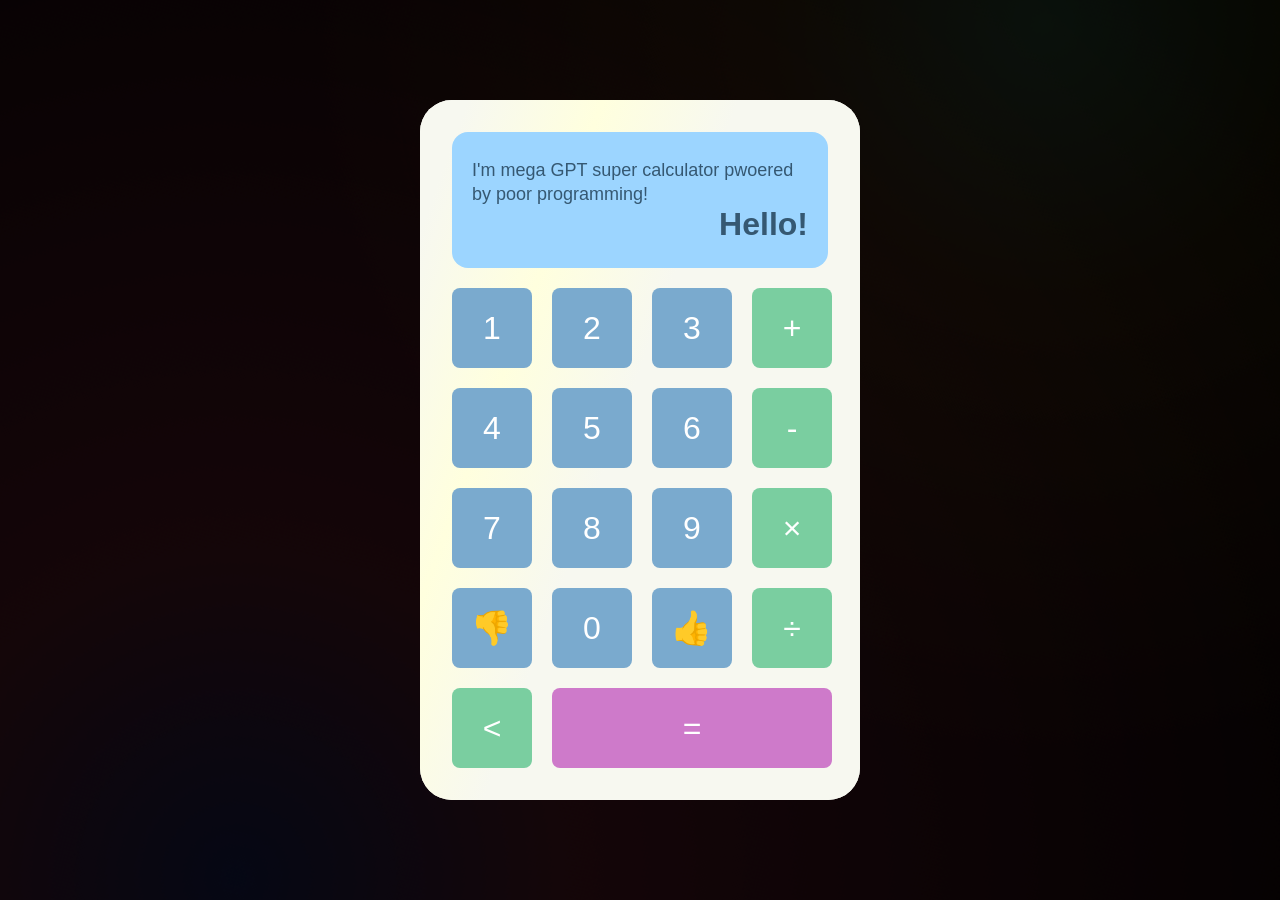
==== calculatorMega/index.html @ 4439637c "Add files via upload" ====
<!DOCTYPE html>
<html lang="en">
<head>
  <meta charset="UTF-8">
  <meta name="viewport" content="width=device-width, initial-scale=1.0">
  <title>Mega Calculator</title>
  <link rel="stylesheet" href="style.css">
</head>
<body>
  <main class="main --calculator-screen">
    <div class="main__bg"></div>

    <section class="start">
      <div class="container">
        <div class="start__main">
          <button class="start__main-button">
            Start
          </button>
        </div>
      </div>
    </section>

    <section class="intro">
      <div class="container">
        <div class="intro__main">
          <div class="intro__main-title intro__main-title-1">
            Welcome
          </div>
          <div class="intro__main-title intro__main-title-2">
            to the
          </div>
          <div class="intro__main-title intro__main-title-3">
            next age
          </div>
          <div class="intro__main-title intro__main-title-4">
            of <span>computer</span>
          </div>
          <div class="intro__main-title intro__main-title-5">
            processing
          </div>
        </div>
      </div>
    </section>

    <section class="calculator">
      <div class="container">
        <div class="calculator__main">
          <div class="calculator__main-window">
            <div class="calculator__main-window-head">
              <div class="calculator__main-window-head-display" id="display">
                <div class="text">I'm mega GPT super calculator pwoered by poor programming!</div>
                <div class="result">Hello!</div>

                <div class="loader">
                  <div class="loader-text"></div>
                </div>
              </div>
            </div>
            <div class="calculator__main-window-body">
              <button class="calculator__main-window-body-btn js-btn" data-value="1">1</button>
              <button class="calculator__main-window-body-btn js-btn" data-value="2">2</button>
              <button class="calculator__main-window-body-btn js-btn" data-value="3">3</button>
              <button class="calculator__main-window-body-btn js-action _action" data-value="+">+</button>

              <button class="calculator__main-window-body-btn js-btn" data-value="4">4</button>
              <button class="calculator__main-window-body-btn js-btn" data-value="5">5</button>
              <button class="calculator__main-window-body-btn js-btn" data-value="6">6</button>
              <button class="calculator__main-window-body-btn js-action _action" data-value="-">-</button>

              <button class="calculator__main-window-body-btn js-btn" data-value="7">7</button>
              <button class="calculator__main-window-body-btn js-btn" data-value="8">8</button>
              <button class="calculator__main-window-body-btn js-btn" data-value="9">9</button>
              <button class="calculator__main-window-body-btn js-action _action" data-value="×">×</button>

              <button class="calculator__main-window-body-btn js-why"><span>👎</span></button>
              <button class="calculator__main-window-body-btn js-btn" data-value="0">0</button>
              <button class="calculator__main-window-body-btn js-what"><span>👍</span></button>
              <button class="calculator__main-window-body-btn js-action _action" data-value="÷">÷</button>

              <button class="calculator__main-window-body-btn js-backspace _action">&lt;</button>
              <button class="calculator__main-window-body-btn _3 js-result _result">=</button>
            </div>
          </div>
        </div>
      </div>
    </section>
  </main>
  <script src="script.js"></script>
</body>
</html>
---- calculatorMega/style.css ----
*,
*::before,
*::after {
  box-sizing: border-box;
}
html {
  position: relative;
}
:root {
  --clr-bg: #000;
  --clr-1: #faeb92;
  --clr-2: #9929ea;
  --clr-3: #ff5fcf;
  --clr-4: #00f7ff;
  --font-family: Arial, Helvetica, sans-serif;
  --font-base: 400 18px/24px var(--font-family);
  --font-big: 400 24px/28px var(--font-family);
  --font-bigger: 400 32px/36px var(--font-family);
  --font-hero: 600 60px/72px var(--font-family);
}
body {
  position: relative;
  margin: 0;
  font: var(--font-base);
}
section {
  position: relative;
  height: 100%;
  display: flex;
  align-items: center;
  z-index: 2;
}
.container {
  max-width: 1200px;
  width: 100%;
  padding: 0 32px;
  margin: 0 auto;
}
.main {
  position: relative;
  width: 100vw;
  height: 100vh;
  width: 100dvw;
  height: 100dvh;
  overflow: hidden;
  background: var(--clr-bg);
  color: var(--clr-1);
  z-index: 2;
}
.main__bg {
  position: absolute;
  top: 0;
  right: 0;
  bottom: 0;
  left: 0;
  z-index: -1;
  transition: all 4s ease;
  pointer-events: none;
}
.main__bg::after {
  content: '';
  position: absolute;
  top: -100%;
  left: -100%;
  right: -100%;
  bottom: -100%;
  opacity: 0.4;
  background: radial-gradient(circle, rgba(87,199,133,0.2) 0%, rgba(184,148,18,0.1) 12%, rgba(0,0,0,0) 32%);
  background-position: 40vw 32vh;
  -webkit-animation: rotate 20s infinite linear;
          animation: rotate 20s infinite linear;
}
.main__bg::before {
  content: '';
  position: absolute;
  top: -100%;
  left: -100%;
  right: -100%;
  bottom: -100%;
  opacity: 0.4;
  background: radial-gradient(circle, rgba(63,94,251,0.2) 0%, rgba(252,70,107,0.2) 14%, rgba(0,0,0,0) 56%);
  background-position: -40vw -32vh;
  -webkit-animation: rotate 20s infinite linear;
          animation: rotate 20s infinite linear;
}
.start {
  position: fixed;
  top: 0;
  left: 0;
  right: 0;
  bottom: 0;
  transition: all 2s ease-out;
}
.start__main {
  display: flex;
  justify-content: center;
  align-items: center;
}
.start__main-button {
  background: transparent;
  outline: none;
  cursor: pointer;
  position: relative;
  padding: 20px 32px;
  border-radius: 12px;
  border: 3px solid var(--clr-1);
  color: var(--clr-1);
  font: var(--font-big);
  box-shadow: 0 0 80px 0 rgba(255,95,207,0.3);
  transition: all 0.5s ease-in-out;
}
.start__main-button:hover {
  color: var(--clr-4);
  border-color: var(--clr-4);
  box-shadow: 0 0 80px 12px rgba(255,95,207,0.6);
}
.intro {
  position: fixed;
  top: 0;
  left: 0;
  right: 0;
  bottom: 0;
  transition: all 2s ease-out;
}
.intro__main {
  position: relative;
  width: 100%;
}
.intro__main-title {
  position: absolute;
  top: 0;
  left: 0;
  right: 0;
  text-align: center;
  font: var(--font-hero);
  opacity: 0;
  transform: translateY(20vh);
}
.intro__main-title-1 {
  color: var(--clr-1);
  -webkit-animation: textScroll 2s forwards ease-out;
          animation: textScroll 2s forwards ease-out;
}
.intro__main-title-2 {
  color: var(--clr-1);
  -webkit-animation: textScroll 2s forwards ease-out;
          animation: textScroll 2s forwards ease-out;
  -webkit-animation-delay: 1.35s;
          animation-delay: 1.35s;
}
.intro__main-title-3 {
  color: var(--clr-4);
  -webkit-animation: textScroll 2s forwards ease-out;
          animation: textScroll 2s forwards ease-out;
  -webkit-animation-delay: 2.7s;
          animation-delay: 2.7s;
}
.intro__main-title-4 {
  color: var(--clr-1);
  -webkit-animation: textScroll 2s forwards ease-out;
          animation: textScroll 2s forwards ease-out;
  -webkit-animation-delay: 3.95s;
          animation-delay: 3.95s;
}
.intro__main-title-4 span {
  color: var(--clr-3);
}
.intro__main-title-5 {
  color: var(--clr-3);
  -webkit-animation: textScroll 2s forwards ease-out;
          animation: textScroll 2s forwards ease-out;
  -webkit-animation-delay: 5s;
          animation-delay: 5s;
}
.calculator {
  position: fixed;
  top: 0;
  left: 0;
  right: 0;
  bottom: 0;
  overflow: auto;
  transition: all 2s ease-out;
}
.calculator__main {
  position: relative;
  display: flex;
  justify-content: center;
  align-items: center;
  margin: 20px auto;
  width: 440px;
  height: 700px;
}
.calculator__main::after {
  content: '';
  position: absolute;
  top: 0;
  left: 0;
  right: 0;
  bottom: 0;
  z-index: 10;
  cursor: not-allowed;
  display: none;
  pointer-events: none;
}
.calculator__main.--disable::after {
  display: block;
  pointer-events: all;
}
.calculator__main-window {
  position: relative;
  width: calc(380px + 32px + 32px);
  padding: 32px;
  background: #f7f8f0;
  border-radius: 32px;
  display: flex;
  flex-direction: column;
  gap: 20px;
  overflow: hidden;
}
.calculator__main-window::before {
  content: '';
  position: absolute;
  top: 0;
  bottom: 0;
  left: -800px;
  right: -200px;
  background: linear-gradient(110deg, #f7f8f0 0%, #f7f8f0 50%, #ffffde 58%, #f7f8f0 66%);
  -webkit-animation: prettyMetal 12s linear infinite;
          animation: prettyMetal 12s linear infinite;
  pointer-events: none;
}
.calculator__main-window-head {
  position: relative;
  z-index: 2;
}
.calculator__main-window-head-display {
  width: 100%;
  min-height: 136px;
  background: #9cd5ff;
  padding: 12px 20px;
  border-radius: 16px;
  color: #355872;
  display: flex;
  flex-direction: column;
  justify-content: center;
  align-items: center;
}
.calculator__main-window-head-display .text {
  width: 100%;
  display: flex;
  align-items: center;
  font: var(--font-base);
  font-weight: 500;
}
.calculator__main-window-head-display .text .big {
  font: var(--font-big);
  font-weight: 500;
}
.calculator__main-window-head-display .result {
  width: 100%;
  text-align: right;
  font: var(--font-bigger);
  font-weight: 700;
}
.calculator__main-window-head-display .loader {
  margin: 0 auto;
  width: 40px;
  height: 40px;
  position: relative;
}
.calculator__main-window-head-display .loader::before {
  content: '';
  position: absolute;
  top: 0;
  right: 0;
  bottom: 0;
  left: 0;
  background: linear-gradient(0deg, #355872 0%, transparent 100%);
  border-radius: 50%;
  -webkit-animation: loader 4s linear infinite;
          animation: loader 4s linear infinite;
}
.calculator__main-window-head-display .loader::after {
  content: '';
  position: absolute;
  top: 10px;
  right: 10px;
  bottom: 10px;
  left: 10px;
  background: #9cd5ff;
  border-radius: 50%;
}
.calculator__main-window-head-display .loader-text {
  position: absolute;
  top: 100%;
  left: 50%;
  width: -webkit-max-content;
  width: -moz-max-content;
  width: max-content;
  font: var(--font-base);
  color: #355872;
  transform: translate(-50%, 0);
}
.calculator__main-window-head-display .loader-text span {
  width: -webkit-max-content;
  width: -moz-max-content;
  width: max-content;
  display: block;
  -webkit-animation: appearToTop 1s ease forwards;
          animation: appearToTop 1s ease forwards;
}
.calculator__main-window-body {
  position: relative;
  z-index: 2;
  display: -ms-grid;
  display: grid;
  -ms-grid-columns: 80px 20px 80px 20px 80px 20px 80px;
  grid-template-columns: repeat(4, 80px);
  grid-auto-rows: 80px;
  gap: 20px 20px;
}
.calculator__main-window-body-btn {
  outline: none;
  border: none;
  display: flex;
  justify-content: center;
  align-items: center;
  font: var(--font-bigger);
  font-weight: 500;
  background: #7aaace;
  color: #fff;
  border-radius: 8px;
  transition: 0.25s ease;
}
.calculator__main-window-body-btn._action {
  background: #7acea0;
}
.calculator__main-window-body-btn._white-filter span {
  -webkit-filter: invert(0.5) grayscale(1) brightness(20);
          filter: invert(0.5) grayscale(1) brightness(20);
}
.calculator__main-window-body-btn._result {
  background: #ce7aca;
}
.calculator__main-window-body-btn._2 {
  -ms-grid-column-span: 2;
  grid-column: span 2;
}
.calculator__main-window-body-btn._3 {
  -ms-grid-column-span: 3;
  grid-column: span 3;
}
.calculator__main-window-body-btn._4 {
  -ms-grid-column-span: 4;
  grid-column: span 4;
}
.calculator__main-window-body-btn:hover {
  background: #8cbadd;
  box-shadow: 0 0 8px 2px rgba(153,41,234,0.2);
}
.calculator__main-window-body-btn:active {
  background: #7d92ce;
  box-shadow: 0 0 8px 2px rgba(153,41,234,0);
}
.calculator__main-window-head-display .text {
  display: flex;
}
.calculator__main-window-head-display .result {
  display: block;
}
.calculator__main-window-head-display .loader {
  display: none;
}
.calculator__main-window-head-display.--thinking .text {
  display: none;
}
.calculator__main-window-head-display.--thinking .result {
  display: none;
}
.calculator__main-window-head-display.--thinking .loader {
  display: block;
}
.main.--start-screen .start {
  transform: translateY(0);
  opacity: 1;
  visibility: visible;
  pointer-events: all;
}
.main.--start-screen .intro {
  display: none;
  opacity: 0;
  visibility: hidden;
  pointer-events: none;
}
.main.--start-screen .calculator {
  opacity: 0;
  display: none;
  visibility: hidden;
  pointer-events: none;
}
.main.--intro-screen .main__bg {
  transform: rotate(172deg);
}
.main.--intro-screen .start {
  transform: translateY(-80vh);
  opacity: 0;
  visibility: hidden;
  pointer-events: none;
}
.main.--intro-screen .intro {
  display: flex;
  opacity: 1;
  visibility: visible;
  pointer-events: all;
}
.main.--intro-screen .calculator {
  transform: translateY(80vh);
  opacity: 0;
  visibility: hidden;
  pointer-events: none;
}
.main.--calculator-screen .main__bg {
  transform: rotate(284deg);
}
.main.--calculator-screen .start {
  display: none;
  opacity: 0;
  visibility: hidden;
  pointer-events: none;
}
.main.--calculator-screen .intro {
  display: none;
  opacity: 0;
  visibility: hidden;
  pointer-events: none;
}
.main.--calculator-screen .calculator {
  transform: translateY(0);
  opacity: 1;
  visibility: visible;
  pointer-events: all;
}
@-webkit-keyframes rotate {
  from {
    transform: rotate(0deg);
  }
  to {
    transform: rotate(360deg);
  }
}
@keyframes rotate {
  from {
    transform: rotate(0deg);
  }
  to {
    transform: rotate(360deg);
  }
}
@-webkit-keyframes textScroll {
  0% {
    opacity: 0;
    transform: translateY(20vh);
  }
  25% {
    opacity: 1;
    transform: translateY(0);
  }
  75% {
    opacity: 1;
    transform: translateY(-3vh);
  }
  100% {
    opacity: 0;
    transform: translateY(-20vh);
  }
}
@keyframes textScroll {
  0% {
    opacity: 0;
    transform: translateY(20vh);
  }
  25% {
    opacity: 1;
    transform: translateY(0);
  }
  75% {
    opacity: 1;
    transform: translateY(-3vh);
  }
  100% {
    opacity: 0;
    transform: translateY(-20vh);
  }
}
@-webkit-keyframes prettyMetal {
  0% {
    opacity: 0;
    transform: translateX(-200px);
  }
  25% {
    opacity: 1;
    transform: translateX(0);
  }
  50% {
    opacity: 1;
    transform: translateX(400px);
  }
  75% {
    opacity: 0;
    transform: translateX(600px);
  }
  100% {
    opacity: 0;
    transform: translateX(0);
  }
}
@keyframes prettyMetal {
  0% {
    opacity: 0;
    transform: translateX(-200px);
  }
  25% {
    opacity: 1;
    transform: translateX(0);
  }
  50% {
    opacity: 1;
    transform: translateX(400px);
  }
  75% {
    opacity: 0;
    transform: translateX(600px);
  }
  100% {
    opacity: 0;
    transform: translateX(0);
  }
}
@-webkit-keyframes loader {
  from {
    transform: rotate(0deg);
  }
  to {
    transform: rotate(360deg);
  }
}
@keyframes loader {
  from {
    transform: rotate(0deg);
  }
  to {
    transform: rotate(360deg);
  }
}
@-webkit-keyframes appearToTop {
  from {
    opacity: 0;
    transform: translateY(-32px);
  }
  to {
    opacity: 1;
    transform: translateY(0);
  }
}
@keyframes appearToTop {
  from {
    opacity: 0;
    transform: translateY(-32px);
  }
  to {
    opacity: 1;
    transform: translateY(0);
  }
}
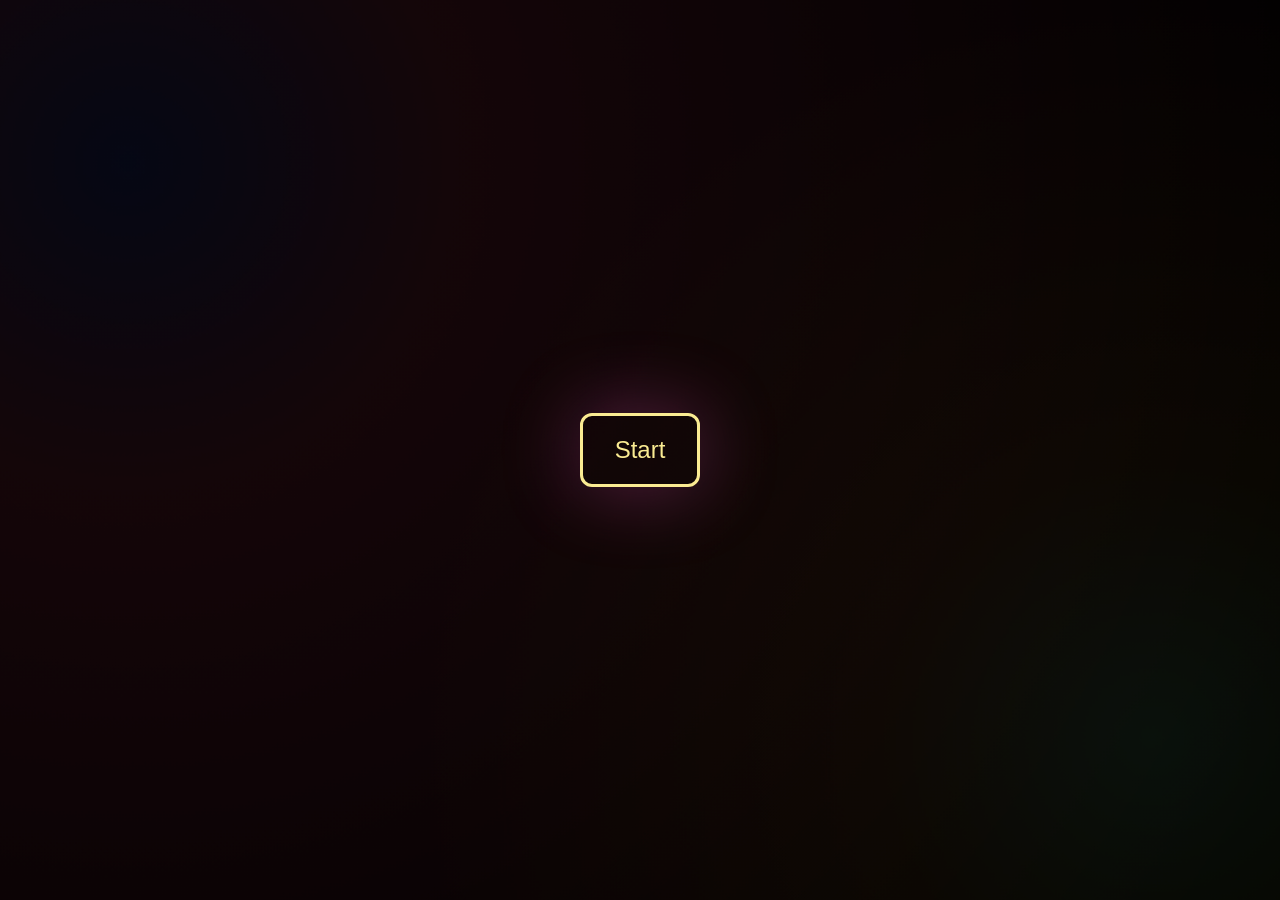
==== commit 3157dde5: "Update index.html" ====
--- a/calculatorMega/index.html
+++ b/calculatorMega/index.html
@@ -2,12 +2,13 @@
 <html lang="en">
 <head>
   <meta charset="UTF-8">
-  <meta name="viewport" content="width=device-width, initial-scale=1.0">
+  <meta name="viewport" content="width=560px, initial-scale=1.0">
   <title>Mega Calculator</title>
   <link rel="stylesheet" href="style.css">
+  <link rel="shortcut icon" href="/favicon.ico" type="image/x-icon">
 </head>
 <body>
-  <main class="main --calculator-screen">
+  <main class="main --start-screen">
     <div class="main__bg"></div>
 
     <section class="start">
@@ -72,19 +73,31 @@
               <button class="calculator__main-window-body-btn js-btn" data-value="9">9</button>
               <button class="calculator__main-window-body-btn js-action _action" data-value="×">×</button>
 
-              <button class="calculator__main-window-body-btn js-why"><span>👎</span></button>
+              <button class="calculator__main-window-body-btn js-why _white-filter"><span>👎</span></button>
               <button class="calculator__main-window-body-btn js-btn" data-value="0">0</button>
-              <button class="calculator__main-window-body-btn js-what"><span>👍</span></button>
+              <button class="calculator__main-window-body-btn js-what _white-filter"><span>👍</span></button>
               <button class="calculator__main-window-body-btn js-action _action" data-value="÷">÷</button>
 
               <button class="calculator__main-window-body-btn js-backspace _action">&lt;</button>
               <button class="calculator__main-window-body-btn _3 js-result _result">=</button>
             </div>
           </div>
+
+          <div class="calculator__main-vfx">
+              <div class="calculator__main-vfx-explosion _1">
+                <span>💥</span>
+              </div>
+              <div class="calculator__main-vfx-explosion _2">
+                <span>💥</span>
+              </div>
+              <div class="calculator__main-vfx-explosion _3">
+                <span>💥</span>
+              </div>
+            </div>
         </div>
       </div>
     </section>
   </main>
   <script src="script.js"></script>
 </body>
-</html>+</html>
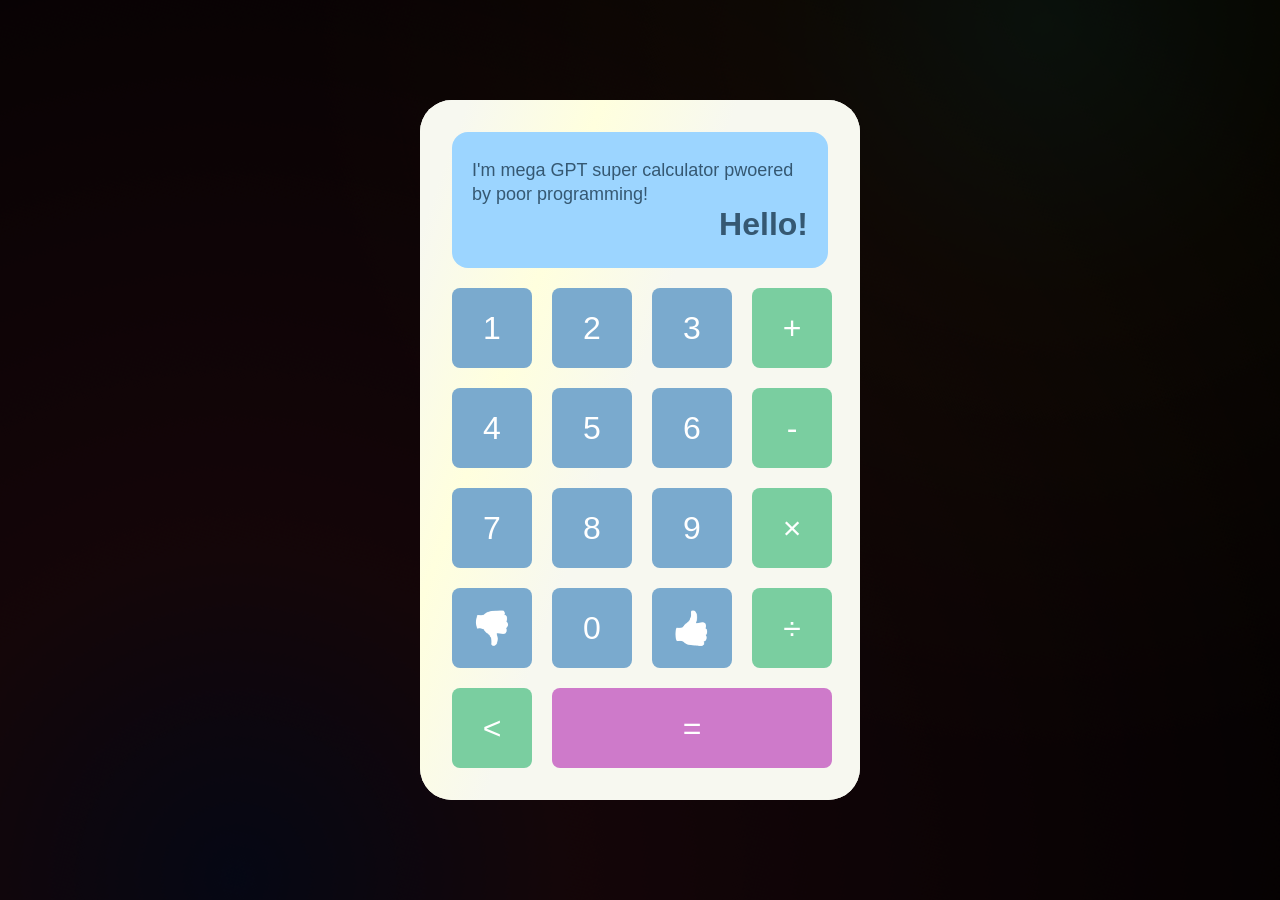
==== commit 1faba2e1: "Update index.html" ====
--- a/calculatorMega/index.html
+++ b/calculatorMega/index.html
@@ -2,13 +2,13 @@
 <html lang="en">
 <head>
   <meta charset="UTF-8">
-  <meta name="viewport" content="width=560px, initial-scale=1.0">
+  <meta name="viewport" content="width=device-width, initial-scale=1.0, maximum-scale=1.0, user-scalable=no">
   <title>Mega Calculator</title>
   <link rel="stylesheet" href="style.css">
-  <link rel="shortcut icon" href="/favicon.ico" type="image/x-icon">
+  <link rel="shortcut icon" href="../favicon.ico" type="image/x-icon">
 </head>
 <body>
-  <main class="main --start-screen">
+  <main class="main --calculator-screen">
     <div class="main__bg"></div>
 
     <section class="start">
@@ -44,57 +44,55 @@
     </section>
 
     <section class="calculator">
-      <div class="container">
-        <div class="calculator__main">
-          <div class="calculator__main-window">
-            <div class="calculator__main-window-head">
-              <div class="calculator__main-window-head-display" id="display">
-                <div class="text">I'm mega GPT super calculator pwoered by poor programming!</div>
-                <div class="result">Hello!</div>
+      <div class="calculator__main">
+        <div class="calculator__main-window">
+          <div class="calculator__main-window-head">
+            <div class="calculator__main-window-head-display" id="display">
+              <div class="text">I'm mega GPT super calculator pwoered by poor programming!</div>
+              <div class="result">Hello!</div>
 
-                <div class="loader">
-                  <div class="loader-text"></div>
-                </div>
+              <div class="loader">
+                <div class="loader-text"></div>
               </div>
             </div>
-            <div class="calculator__main-window-body">
-              <button class="calculator__main-window-body-btn js-btn" data-value="1">1</button>
-              <button class="calculator__main-window-body-btn js-btn" data-value="2">2</button>
-              <button class="calculator__main-window-body-btn js-btn" data-value="3">3</button>
-              <button class="calculator__main-window-body-btn js-action _action" data-value="+">+</button>
+          </div>
+          <div class="calculator__main-window-body">
+            <button class="calculator__main-window-body-btn js-btn" data-value="1">1</button>
+            <button class="calculator__main-window-body-btn js-btn" data-value="2">2</button>
+            <button class="calculator__main-window-body-btn js-btn" data-value="3">3</button>
+            <button class="calculator__main-window-body-btn js-action _action" data-value="+">+</button>
 
-              <button class="calculator__main-window-body-btn js-btn" data-value="4">4</button>
-              <button class="calculator__main-window-body-btn js-btn" data-value="5">5</button>
-              <button class="calculator__main-window-body-btn js-btn" data-value="6">6</button>
-              <button class="calculator__main-window-body-btn js-action _action" data-value="-">-</button>
+            <button class="calculator__main-window-body-btn js-btn" data-value="4">4</button>
+            <button class="calculator__main-window-body-btn js-btn" data-value="5">5</button>
+            <button class="calculator__main-window-body-btn js-btn" data-value="6">6</button>
+            <button class="calculator__main-window-body-btn js-action _action" data-value="-">-</button>
 
-              <button class="calculator__main-window-body-btn js-btn" data-value="7">7</button>
-              <button class="calculator__main-window-body-btn js-btn" data-value="8">8</button>
-              <button class="calculator__main-window-body-btn js-btn" data-value="9">9</button>
-              <button class="calculator__main-window-body-btn js-action _action" data-value="×">×</button>
+            <button class="calculator__main-window-body-btn js-btn" data-value="7">7</button>
+            <button class="calculator__main-window-body-btn js-btn" data-value="8">8</button>
+            <button class="calculator__main-window-body-btn js-btn" data-value="9">9</button>
+            <button class="calculator__main-window-body-btn js-action _action" data-value="×">×</button>
 
-              <button class="calculator__main-window-body-btn js-why _white-filter"><span>👎</span></button>
-              <button class="calculator__main-window-body-btn js-btn" data-value="0">0</button>
-              <button class="calculator__main-window-body-btn js-what _white-filter"><span>👍</span></button>
-              <button class="calculator__main-window-body-btn js-action _action" data-value="÷">÷</button>
+            <button class="calculator__main-window-body-btn js-why _white-filter"><span>👎</span></button>
+            <button class="calculator__main-window-body-btn js-btn" data-value="0">0</button>
+            <button class="calculator__main-window-body-btn js-what _white-filter"><span>👍</span></button>
+            <button class="calculator__main-window-body-btn js-action _action" data-value="÷">÷</button>
 
-              <button class="calculator__main-window-body-btn js-backspace _action">&lt;</button>
-              <button class="calculator__main-window-body-btn _3 js-result _result">=</button>
+            <button class="calculator__main-window-body-btn js-backspace _action">&lt;</button>
+            <button class="calculator__main-window-body-btn _3 js-result _result">=</button>
+          </div>
+        </div>
+
+        <div class="calculator__main-vfx">
+            <div class="calculator__main-vfx-explosion _1">
+              <span>💥</span>
+            </div>
+            <div class="calculator__main-vfx-explosion _2">
+              <span>💥</span>
+            </div>
+            <div class="calculator__main-vfx-explosion _3">
+              <span>💥</span>
             </div>
           </div>
-
-          <div class="calculator__main-vfx">
-              <div class="calculator__main-vfx-explosion _1">
-                <span>💥</span>
-              </div>
-              <div class="calculator__main-vfx-explosion _2">
-                <span>💥</span>
-              </div>
-              <div class="calculator__main-vfx-explosion _3">
-                <span>💥</span>
-              </div>
-            </div>
-        </div>
       </div>
     </section>
   </main>
--- a/calculatorMega/style.css
+++ b/calculatorMega/style.css
@@ -380,6 +380,47 @@
 .calculator__main-window-head-display.--thinking .loader {
   display: block;
 }
+.calculator__main-vfx {
+  position: absolute;
+  top: 0;
+  left: 0;
+  right: 0;
+  bottom: 0;
+  z-index: 20;
+  display: none;
+  pointer-events: all;
+}
+.calculator__main-vfx-explosion {
+  position: absolute;
+  font-size: 320px;
+  line-height: 100%;
+  text-shadow: 0 0 40px #fff;
+  opacity: 0;
+  transform: scale(0);
+  -webkit-animation: explosions 0.75s linear infinite;
+          animation: explosions 0.75s linear infinite;
+}
+.calculator__main-vfx-explosion._1 {
+  top: -160px;
+  left: -160px;
+}
+.calculator__main-vfx-explosion._2 {
+  top: 160px;
+  right: -160px;
+  -webkit-animation-delay: 2s;
+          animation-delay: 2s;
+}
+.calculator__main-vfx-explosion._3 {
+  bottom: -160px;
+  right: -20px;
+  -webkit-animation-delay: 3.5s;
+          animation-delay: 3.5s;
+}
+.calculator__main-vfx-explosion span {
+  display: block;
+  -webkit-animation: loader 36s linear infinite;
+          animation: loader 36s linear infinite;
+}
 .main.--start-screen .start {
   transform: translateY(0);
   opacity: 1;
@@ -440,6 +481,13 @@
   visibility: visible;
   pointer-events: all;
 }
+.calculator__main.--shake {
+  -webkit-animation: shaking 1s ease-in infinite;
+          animation: shaking 1s ease-in infinite;
+}
+.calculator__main.--blow-up .calculator__main-vfx {
+  display: block;
+}
 @-webkit-keyframes rotate {
   from {
     transform: rotate(0deg);
@@ -572,3 +620,97 @@
     transform: translateY(0);
   }
 }
+@-webkit-keyframes explosions {
+  0% {
+    opacity: 0;
+    transform: scale(0);
+  }
+  25% {
+    opacity: 1;
+    transform: scale(0.2);
+  }
+  50% {
+    opacity: 1;
+    transform: scale(1);
+  }
+  100% {
+    opacity: 0;
+    transform: scale(1.2);
+  }
+}
+@keyframes explosions {
+  0% {
+    opacity: 0;
+    transform: scale(0);
+  }
+  25% {
+    opacity: 1;
+    transform: scale(0.2);
+  }
+  50% {
+    opacity: 1;
+    transform: scale(1);
+  }
+  100% {
+    opacity: 0;
+    transform: scale(1.2);
+  }
+}
+@-webkit-keyframes shaking {
+  0% {
+    transform: translate(0, 0);
+  }
+  15% {
+    transform: translate(12px, 12px);
+  }
+  25% {
+    transform: translate(-12px, -12px);
+  }
+  30% {
+    transform: translate(12px, 52px);
+  }
+  50% {
+    transform: translate(52px, 12px);
+  }
+  85% {
+    transform: translate(-12px, 12px);
+  }
+  75% {
+    transform: translate(-20px, 48px);
+  }
+  90% {
+    transform: translate(12px, 52px);
+  }
+  100% {
+    transform: translate(0, 0);
+  }
+}
+@keyframes shaking {
+  0% {
+    transform: translate(0, 0);
+  }
+  15% {
+    transform: translate(12px, 12px);
+  }
+  25% {
+    transform: translate(-12px, -12px);
+  }
+  30% {
+    transform: translate(12px, 52px);
+  }
+  50% {
+    transform: translate(52px, 12px);
+  }
+  85% {
+    transform: translate(-12px, 12px);
+  }
+  75% {
+    transform: translate(-20px, 48px);
+  }
+  90% {
+    transform: translate(12px, 52px);
+  }
+  100% {
+    transform: translate(0, 0);
+  }
+}
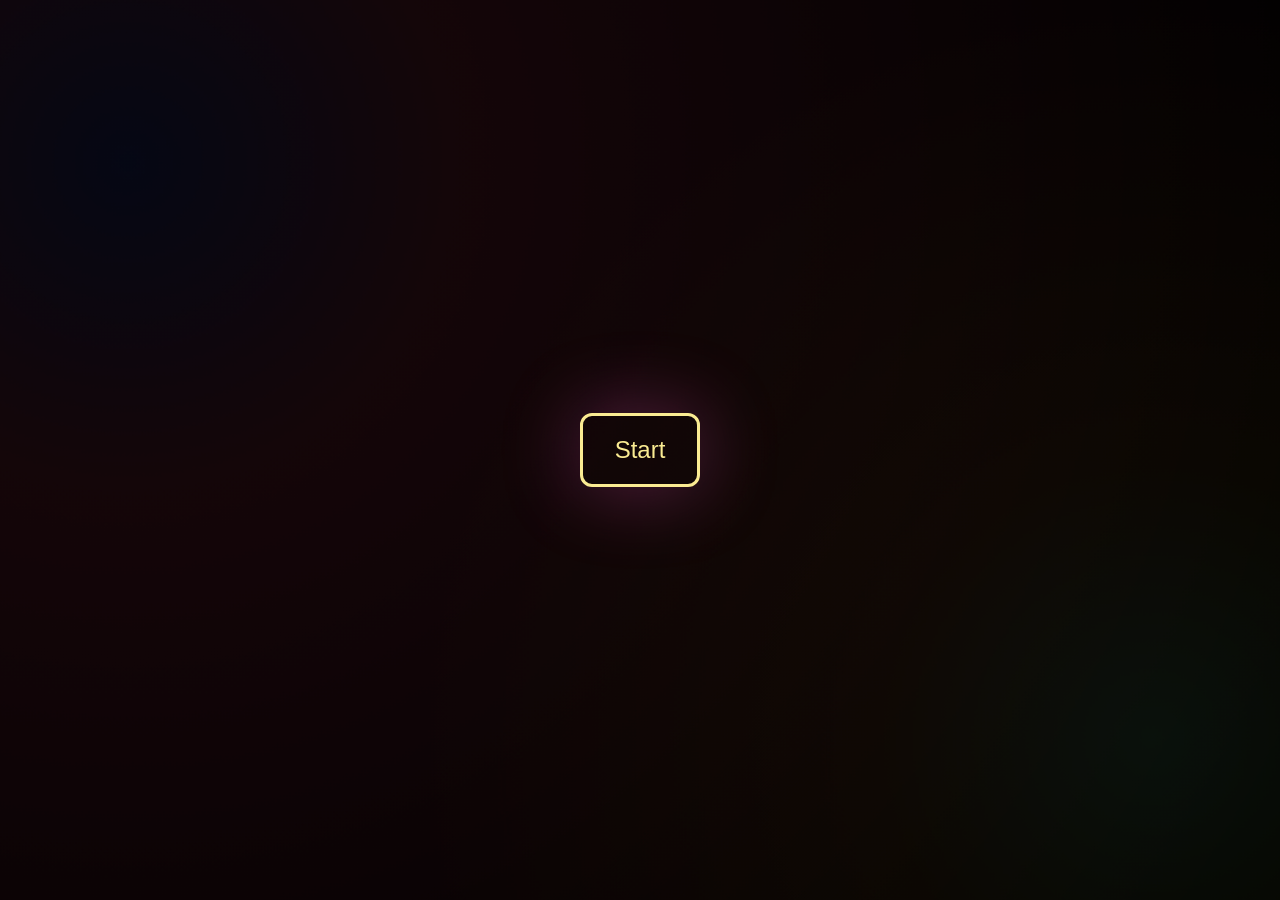
==== commit d9103a78: "Update index.html" ====
--- a/calculatorMega/index.html
+++ b/calculatorMega/index.html
@@ -8,7 +8,7 @@
   <link rel="shortcut icon" href="../favicon.ico" type="image/x-icon">
 </head>
 <body>
-  <main class="main --calculator-screen">
+  <main class="main --start-screen">
     <div class="main__bg"></div>
 
     <section class="start">
--- a/calculatorMega/style.css
+++ b/calculatorMega/style.css
@@ -12,11 +12,27 @@
   --clr-2: #9929ea;
   --clr-3: #ff5fcf;
   --clr-4: #00f7ff;
+  --window-size: 372px;
+  --window-padding: 32px;
+  --window-btn-size: 80px;
+  --window-btn-spacing: 20px;
   --font-family: Arial, Helvetica, sans-serif;
   --font-base: 400 18px/24px var(--font-family);
   --font-big: 400 24px/28px var(--font-family);
   --font-bigger: 400 32px/36px var(--font-family);
   --font-hero: 600 60px/72px var(--font-family);
+}
+@media (max-width: 780px) {
+  :root {
+    --window-size: 228px;
+    --window-padding: 20px;
+    --window-btn-size: 48px;
+    --window-btn-spacing: 12px;
+    --font-base: 400 16px/22px var(--font-family);
+    --font-big: 400 22px/26px var(--font-family);
+    --font-bigger: 400 26px/28px var(--font-family);
+    --font-hero: 600 48px/52px var(--font-family);
+  }
 }
 body {
   position: relative;
@@ -186,9 +202,9 @@
   display: flex;
   justify-content: center;
   align-items: center;
-  margin: 20px auto;
-  width: 440px;
-  height: 700px;
+  overflow: hidden;
+  min-width: 100dvw;
+  min-height: 100dvh;
 }
 .calculator__main::after {
   content: '';
@@ -208,8 +224,8 @@
 }
 .calculator__main-window {
   position: relative;
-  width: calc(380px + 32px + 32px);
-  padding: 32px;
+  width: calc(var(--window-size) + var(--window-padding) * 2);
+  padding: var(--window-padding);
   background: #f7f8f0;
   border-radius: 32px;
   display: flex;
@@ -314,10 +330,10 @@
   z-index: 2;
   display: -ms-grid;
   display: grid;
-  -ms-grid-columns: 80px 20px 80px 20px 80px 20px 80px;
-  grid-template-columns: repeat(4, 80px);
-  grid-auto-rows: 80px;
-  gap: 20px 20px;
+  -ms-grid-columns: var(--window-btn-size) var(--window-btn-spacing) var(--window-btn-size) var(--window-btn-spacing) var(--window-btn-size) var(--window-btn-spacing) var(--window-btn-size);
+  grid-template-columns: repeat(4, var(--window-btn-size));
+  grid-auto-rows: var(--window-btn-size);
+  gap: var(--window-btn-spacing) var(--window-btn-spacing);
 }
 .calculator__main-window-body-btn {
   outline: none;
@@ -463,6 +479,11 @@
 .main.--calculator-screen .main__bg {
   transform: rotate(284deg);
 }
+@media (max-width: 780px) {
+  .main.--calculator-screen .main__bg {
+    display: none;
+  }
+}
 .main.--calculator-screen .start {
   display: none;
   opacity: 0;
